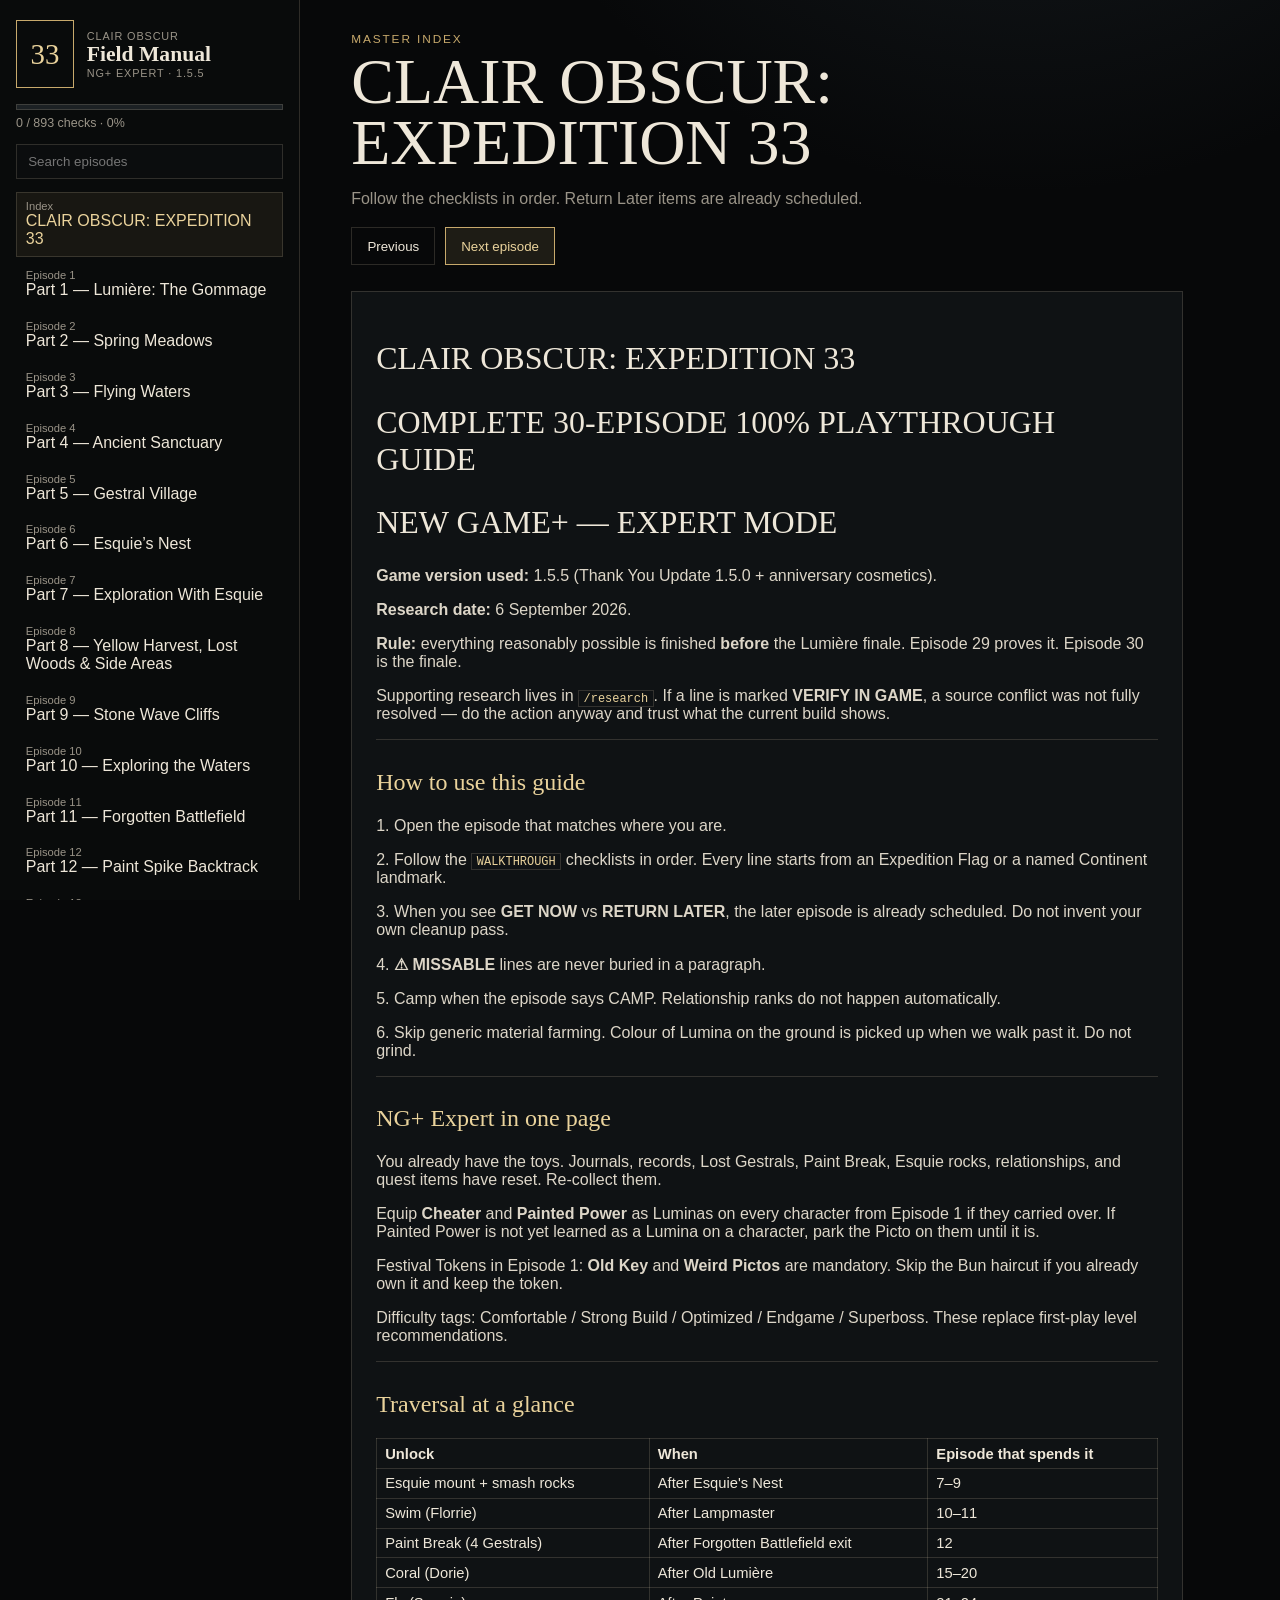
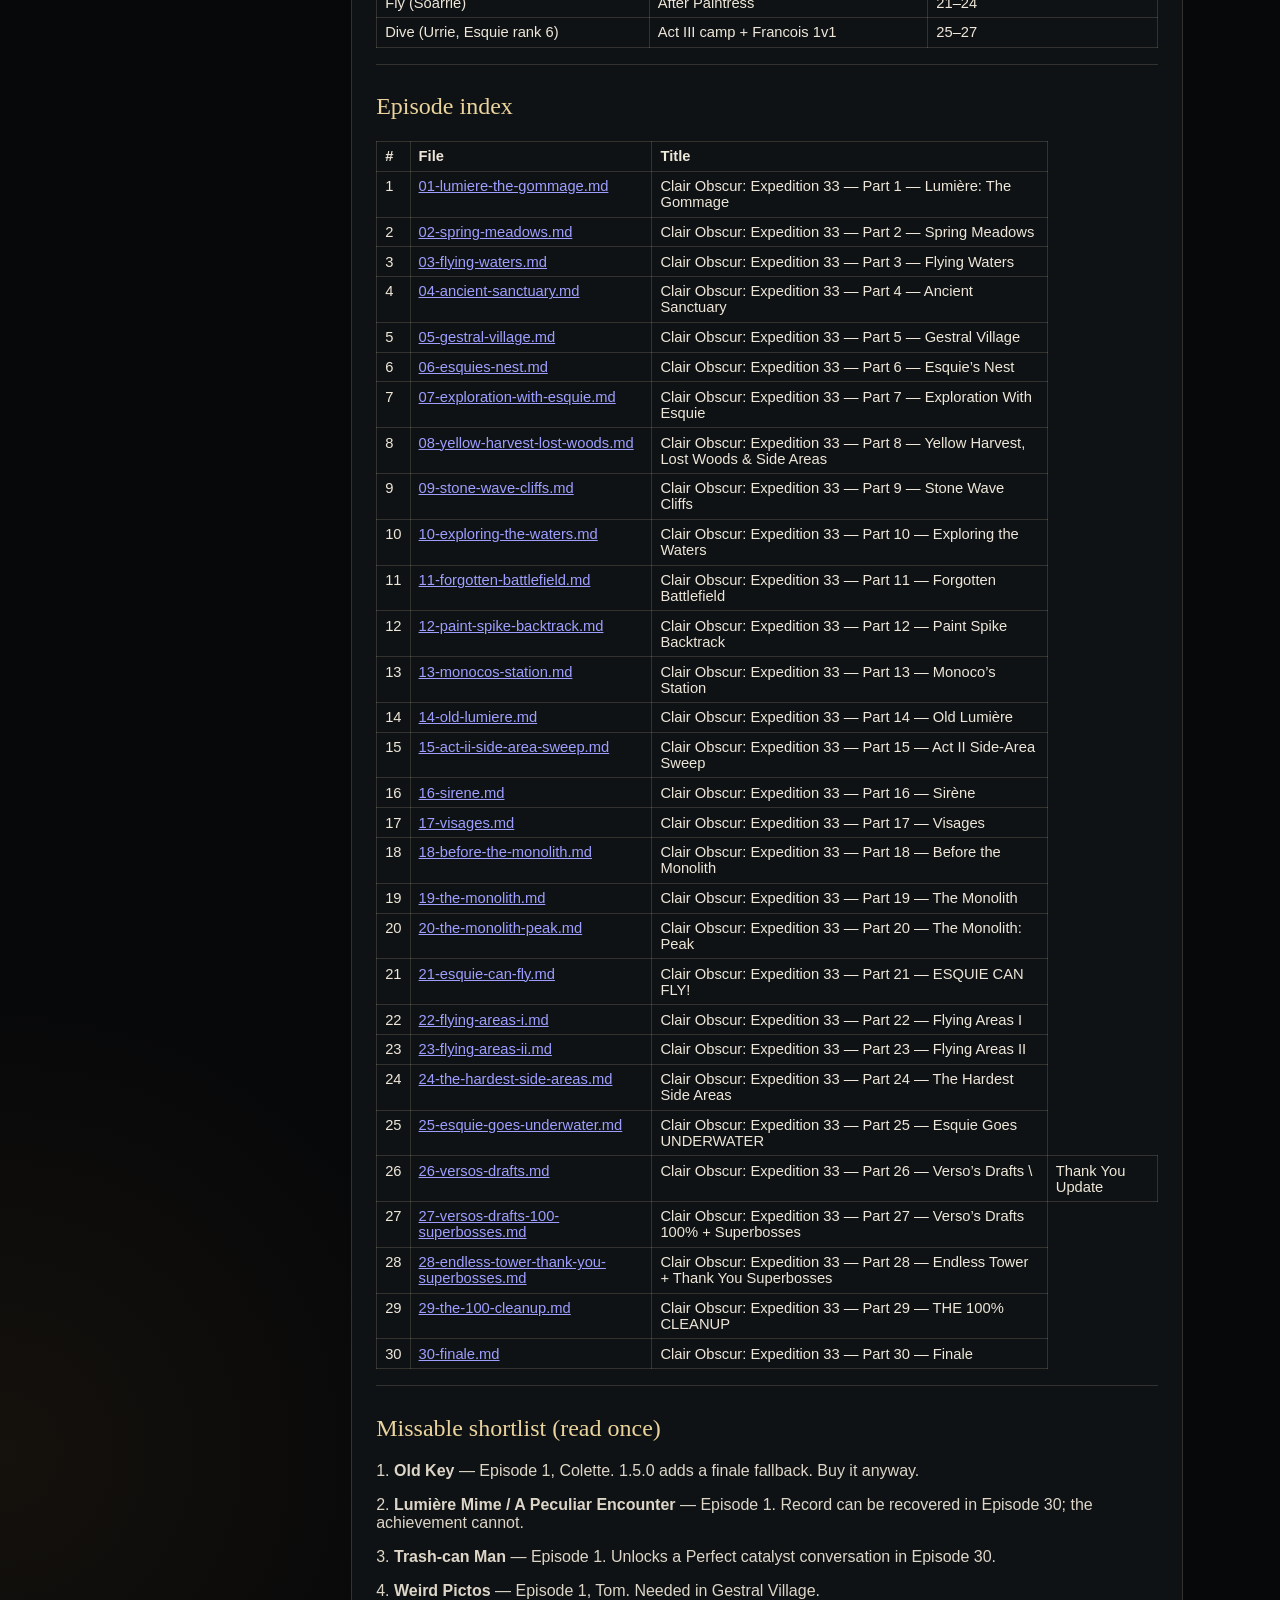
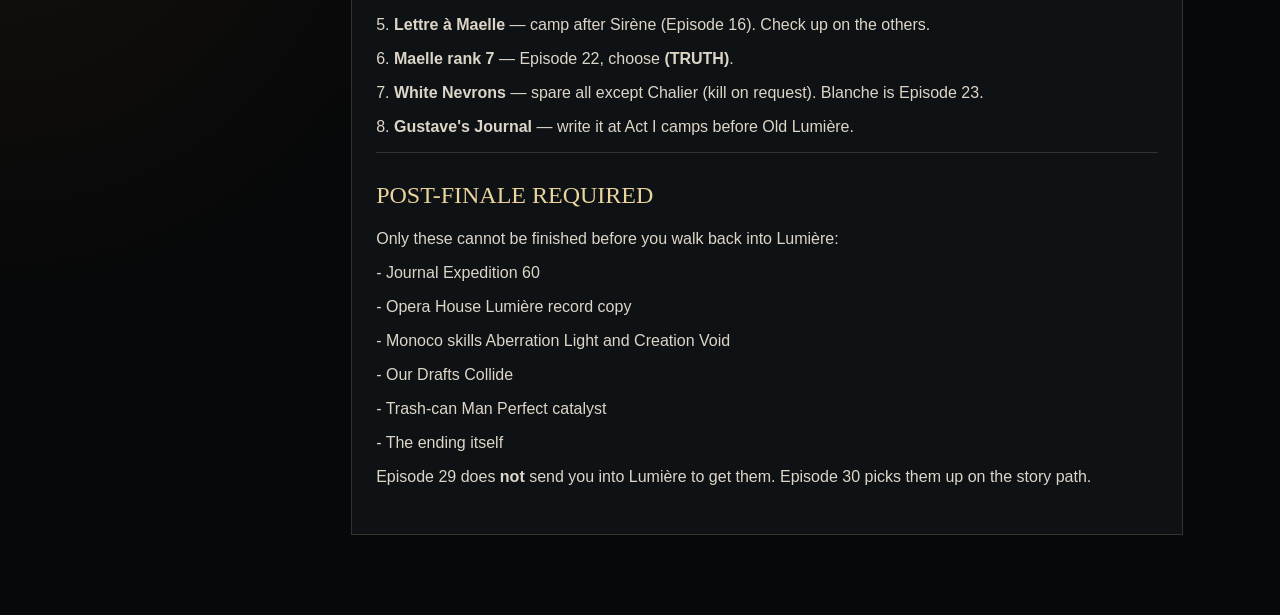
==== ui/index.html @ 3edfe80b "Publish the NG+ Expert 30-episode Expedition 33 field manual. Co-authored-by: Cursor <cursoragent@cu" ====
<!doctype html>
<html lang="en">
  <head>
    <meta charset="UTF-8" />
    <meta name="viewport" content="width=device-width, initial-scale=1" />
    <title>Expedition 33 — NG+ Expert Field Manual</title>
    <link rel="stylesheet" href="./app.css" />
  </head>
  <body>
    <div class="app">
      <aside class="rail">
        <div class="brand">
          <div class="mark">33</div>
          <div>
            <small>Clair Obscur</small>
            <strong>Field Manual</strong>
            <small>NG+ Expert · 1.5.5</small>
          </div>
        </div>
        <div class="meter" id="meter"><span></span></div>
        <p class="meter-label" id="meter-label">0 / 0 checks</p>
        <input class="search" id="search" type="search" placeholder="Search episodes" />
        <nav class="toc" id="toc"></nav>
      </aside>
      <main class="stage">
        <header class="stage-head">
          <p class="eyebrow" id="eyebrow">Episode</p>
          <h1 id="title">Loading the route…</h1>
          <p class="lede" id="lede">
            Everything reasonably possible before Lumière. Episode 29 is the audit.
            Episode 30 is the finale.
          </p>
          <div class="stage-actions">
            <button type="button" id="prev">Previous</button>
            <button type="button" id="next" class="primary">Next episode</button>
          </div>
        </header>
        <article class="paper" id="paper"></article>
      </main>
    </div>
    <script src="./episodes.js"></script>
    <script src="./app.js"></script>
  </body>
</html>
---- ui/app.css ----
:root {
  color-scheme: dark;
  --ink: #eee7d9;
  --muted: #9a9488;
  --void: #070809;
  --panel: #101416;
  --gold: #c7a96c;
  --gold-bright: #ead39c;
  --line: rgba(232, 216, 184, 0.16);
  --red: #c46a55;
  --green: #8eae86;
  --serif: "Iowan Old Style", "Palatino Linotype", Georgia, serif;
  --sans: "Segoe UI", "Helvetica Neue", Arial, sans-serif;
}

* { box-sizing: border-box; }

html, body {
  margin: 0;
  min-height: 100%;
  background:
    radial-gradient(circle at 80% -10%, rgba(70, 90, 104, 0.28), transparent 36rem),
    radial-gradient(circle at 0% 80%, rgba(120, 84, 40, 0.12), transparent 28rem),
    var(--void);
  color: var(--ink);
  font-family: var(--sans);
}

.app {
  display: grid;
  min-height: 100vh;
  grid-template-columns: 300px minmax(0, 1fr);
}

.rail {
  position: sticky;
  top: 0;
  height: 100vh;
  overflow: auto;
  padding: 1.25rem 1rem 2rem;
  border-right: 1px solid var(--line);
  background: rgba(10, 12, 13, 0.92);
}

.brand {
  display: grid;
  grid-template-columns: 58px 1fr;
  gap: 0.8rem;
  align-items: center;
  margin-bottom: 1rem;
}

.mark {
  display: grid;
  width: 58px;
  height: 68px;
  place-items: center;
  border: 1px solid var(--gold);
  color: var(--gold-bright);
  font: 400 1.8rem/1 var(--serif);
}

.brand small, .brand strong { display: block; }
.brand small { color: var(--muted); letter-spacing: 0.08em; text-transform: uppercase; font-size: 0.68rem; }
.brand strong { font-family: var(--serif); font-size: 1.35rem; }

.meter {
  height: 6px;
  margin: 0.8rem 0 0.35rem;
  background: #1c2124;
  border: 1px solid var(--line);
}

.meter span {
  display: block;
  height: 100%;
  width: 0;
  background: var(--gold);
}

.meter-label {
  margin: 0 0 0.9rem;
  color: var(--muted);
  font-size: 0.78rem;
}

.search {
  width: 100%;
  margin-bottom: 0.85rem;
  padding: 0.55rem 0.7rem;
  border: 1px solid var(--line);
  background: #0b0d0e;
  color: var(--ink);
}

.toc { display: grid; gap: 0.28rem; }

.toc a {
  display: block;
  padding: 0.45rem 0.55rem;
  border: 1px solid transparent;
  color: var(--ink);
  text-decoration: none;
}

.toc a small {
  display: block;
  color: var(--muted);
  font-size: 0.7rem;
}

.toc a.active, .toc a:hover {
  border-color: var(--line);
  background: rgba(199, 169, 108, 0.08);
  color: var(--gold-bright);
}

.stage { padding: 2rem clamp(1.2rem, 4vw, 3.5rem) 5rem; }

.eyebrow {
  margin: 0 0 0.4rem;
  color: var(--gold);
  letter-spacing: 0.16em;
  text-transform: uppercase;
  font-size: 0.74rem;
}

.stage-head h1 {
  margin: 0 0 0.7rem;
  font-family: var(--serif);
  font-size: clamp(2rem, 5vw, 4rem);
  font-weight: 400;
  line-height: 0.95;
}

.lede { max-width: 46rem; color: var(--muted); }

.stage-actions { display: flex; gap: 0.6rem; margin: 1.2rem 0 1.6rem; }

button {
  padding: 0.65rem 0.95rem;
  border: 1px solid var(--line);
  background: transparent;
  color: var(--ink);
  cursor: pointer;
}

button.primary {
  border-color: var(--gold);
  background: rgba(199, 169, 108, 0.12);
  color: var(--gold-bright);
}

.paper {
  max-width: 52rem;
  padding: 1.4rem 1.5rem 2rem;
  border: 1px solid var(--line);
  background: rgba(16, 20, 22, 0.88);
}

.paper h1, .paper h2, .paper h3, .paper h4 {
  font-family: var(--serif);
  font-weight: 400;
  line-height: 1.15;
}

.paper h1 { font-size: 2rem; }
.paper h2 { margin-top: 1.8rem; color: var(--gold-bright); }
.paper h3 { margin-top: 1.2rem; }
.paper p, .paper li { color: #ddd6c8; }
.paper hr { border: 0; border-top: 1px solid var(--line); }
.paper code {
  padding: 0.05rem 0.28rem;
  border: 1px solid var(--line);
  color: var(--gold-bright);
  font-size: 0.92em;
}
.paper table { width: 100%; border-collapse: collapse; margin: 1rem 0; font-size: 0.92rem; }
.paper th, .paper td { padding: 0.4rem 0.5rem; border: 1px solid var(--line); text-align: left; vertical-align: top; }
.paper .miss {
  margin: 1rem 0;
  padding: 0.8rem 1rem;
  border-left: 3px solid var(--red);
  background: rgba(196, 106, 85, 0.08);
}
.paper label.check {
  display: flex;
  gap: 0.55rem;
  align-items: flex-start;
  margin: 0.35rem 0;
  cursor: pointer;
}
.paper label.check input { margin-top: 0.28rem; accent-color: var(--gold); }
.paper label.check.done span { color: var(--green); text-decoration: line-through; }

@media (max-width: 860px) {
  .app { grid-template-columns: 1fr; }
  .rail { position: relative; height: auto; }
}
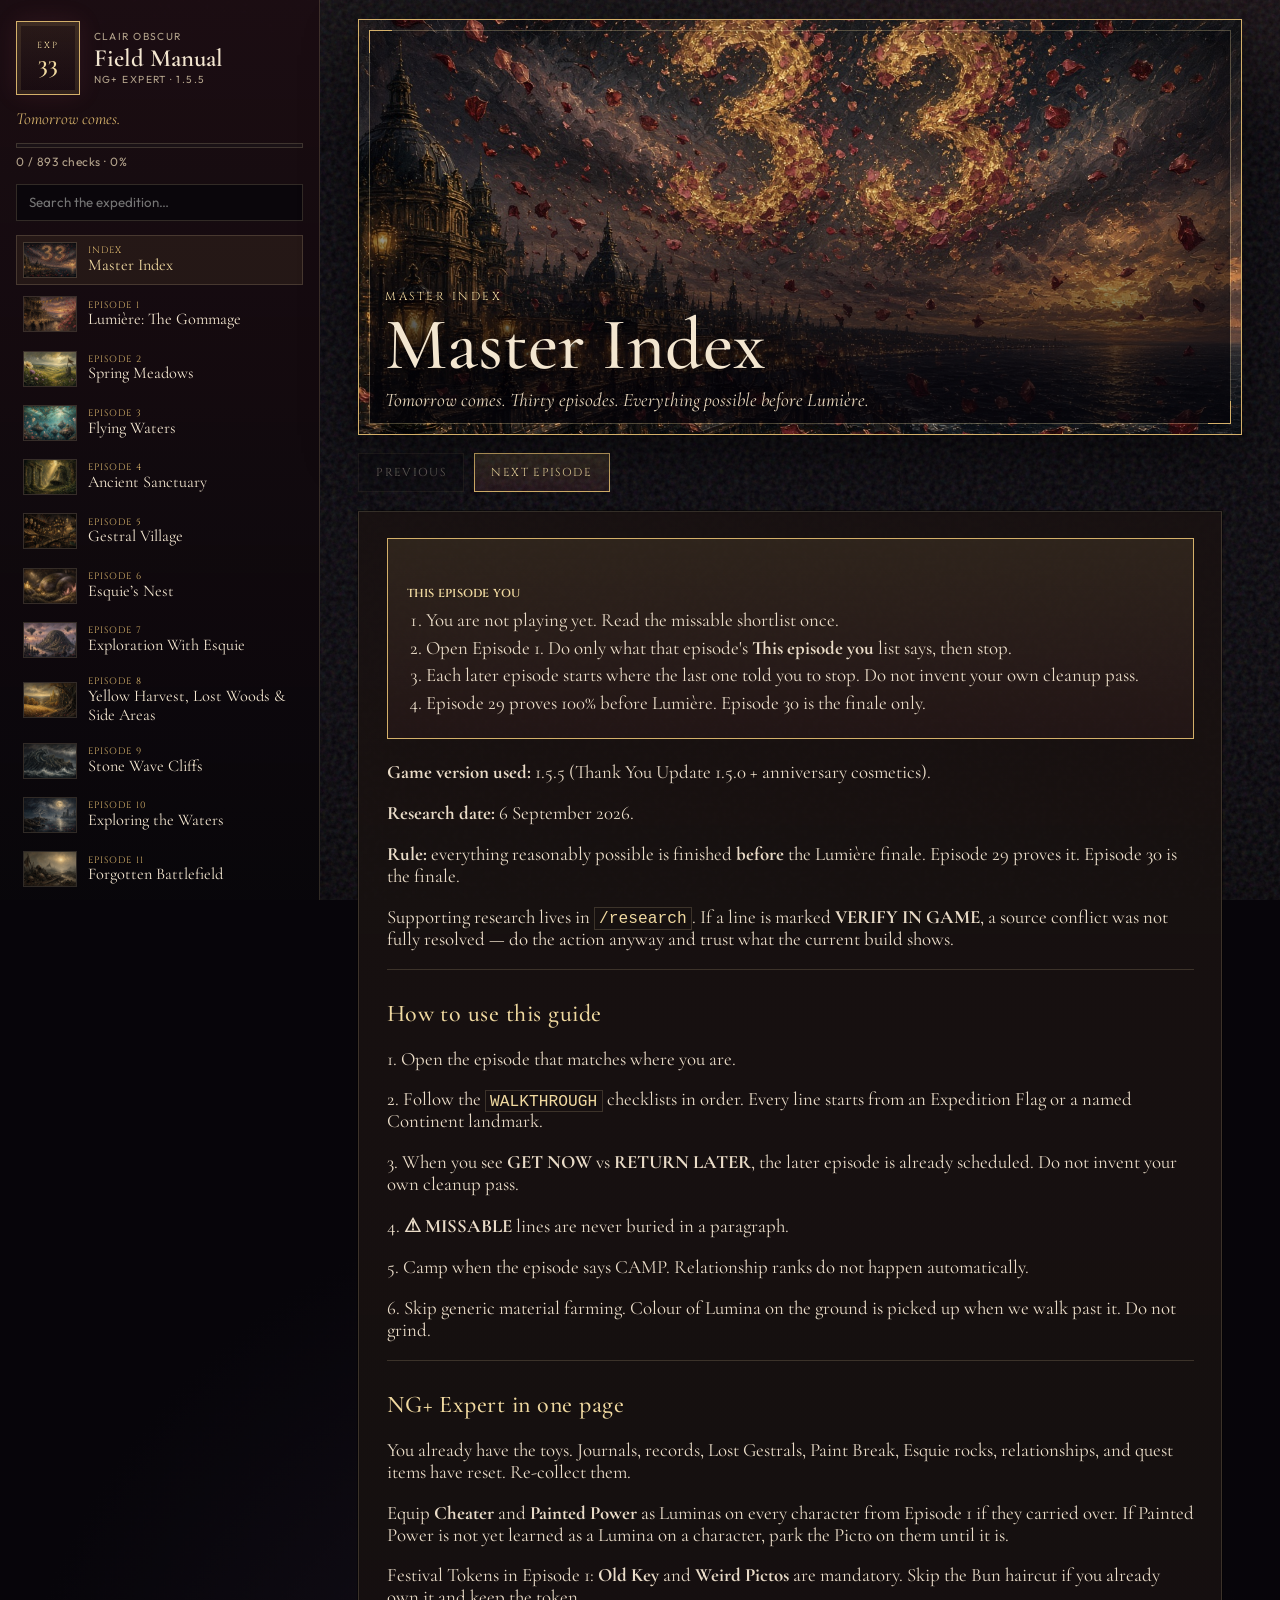
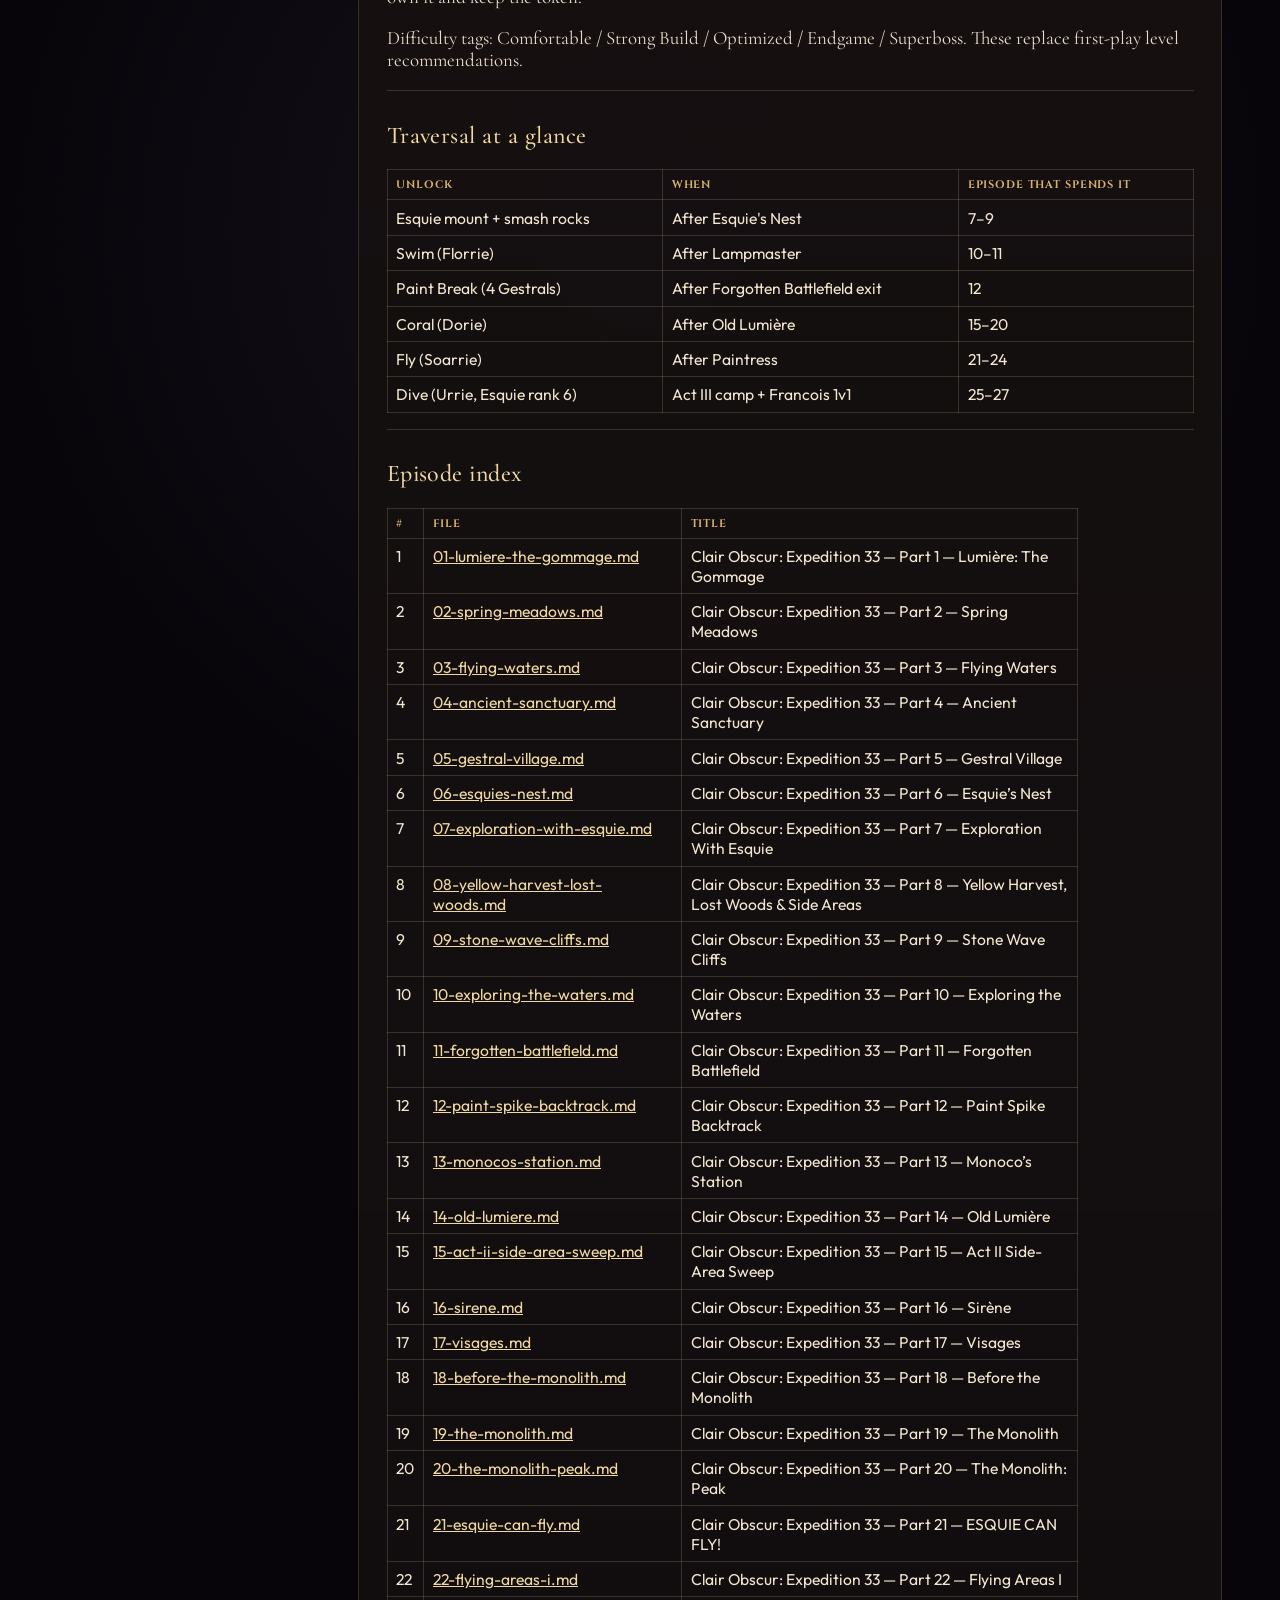
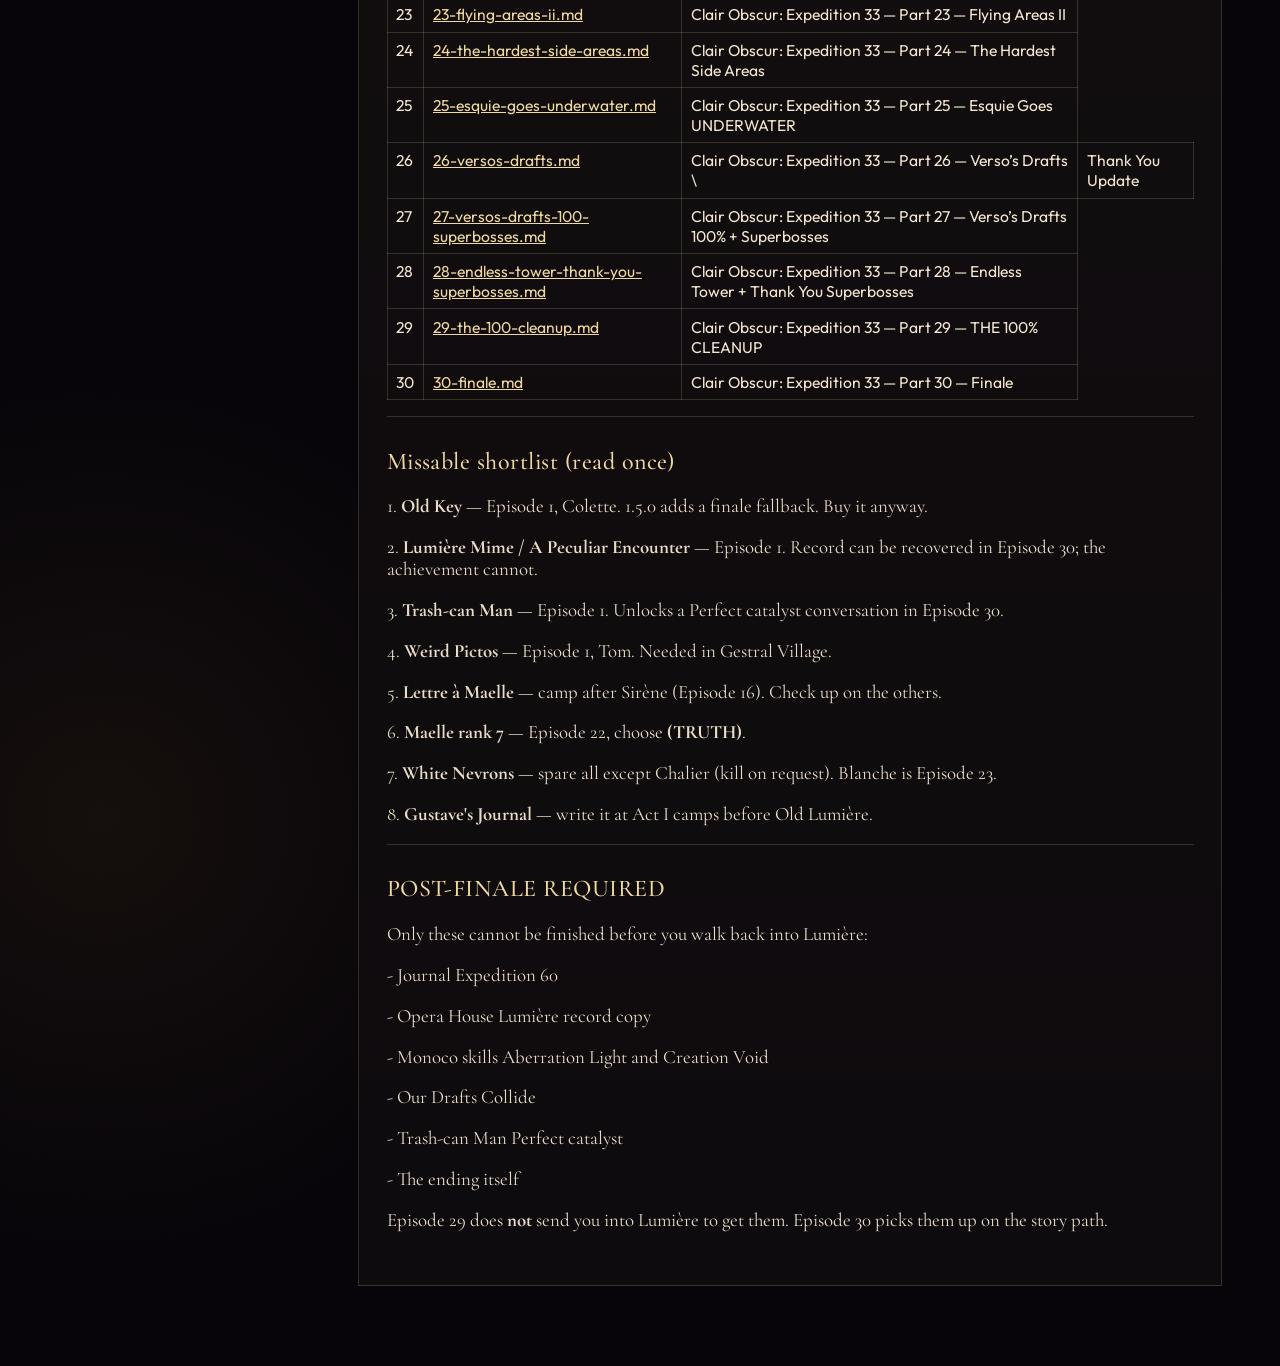
==== commit 8f5c3561: "Give the field manual Clair Obscur art, episode paintings, and a play-along session for each page. C" ====
--- a/ui/index.html
+++ b/ui/index.html
@@ -4,37 +4,56 @@
     <meta charset="UTF-8" />
     <meta name="viewport" content="width=device-width, initial-scale=1" />
     <title>Expedition 33 — NG+ Expert Field Manual</title>
+    <link rel="preconnect" href="https://fonts.googleapis.com" />
+    <link rel="preconnect" href="https://fonts.gstatic.com" crossorigin />
+    <link
+      href="https://fonts.googleapis.com/css2?family=Cinzel:wght@400;600;700&family=Cormorant+Garamond:ital,wght@0,400;0,500;0,600;0,700;1,400;1,600&family=Outfit:wght@300;400;500&display=swap"
+      rel="stylesheet"
+    />
     <link rel="stylesheet" href="./app.css" />
   </head>
   <body>
+    <div class="grain" aria-hidden="true"></div>
+    <div class="petals" aria-hidden="true">
+      <i></i><i></i><i></i><i></i><i></i><i></i><i></i><i></i><i></i><i></i>
+      <i></i><i></i><i></i><i></i><i></i><i></i><i></i><i></i>
+    </div>
     <div class="app">
       <aside class="rail">
         <div class="brand">
-          <div class="mark">33</div>
+          <div class="mark">
+            <span>EXP</span>
+            <strong>33</strong>
+          </div>
           <div>
             <small>Clair Obscur</small>
             <strong>Field Manual</strong>
             <small>NG+ Expert · 1.5.5</small>
           </div>
         </div>
+        <p class="brand-line">Tomorrow comes.</p>
         <div class="meter" id="meter"><span></span></div>
         <p class="meter-label" id="meter-label">0 / 0 checks</p>
-        <input class="search" id="search" type="search" placeholder="Search episodes" />
+        <input class="search" id="search" type="search" placeholder="Search the expedition…" />
         <nav class="toc" id="toc"></nav>
       </aside>
       <main class="stage">
-        <header class="stage-head">
-          <p class="eyebrow" id="eyebrow">Episode</p>
-          <h1 id="title">Loading the route…</h1>
-          <p class="lede" id="lede">
-            Everything reasonably possible before Lumière. Episode 29 is the audit.
-            Episode 30 is the finale.
-          </p>
-          <div class="stage-actions">
-            <button type="button" id="prev">Previous</button>
-            <button type="button" id="next" class="primary">Next episode</button>
-          </div>
-        </header>
+        <figure class="hero" id="hero">
+          <img id="hero-img" alt="" />
+          <div class="hero-frame" aria-hidden="true"></div>
+          <figcaption class="hero-copy">
+            <p class="eyebrow" id="eyebrow">Episode</p>
+            <h1 id="title">Loading the route…</h1>
+            <p class="lede" id="lede">
+              Everything reasonably possible before Lumière. Episode 29 is the audit.
+              Episode 30 is the finale.
+            </p>
+          </figcaption>
+        </figure>
+        <div class="stage-actions">
+          <button type="button" id="prev">Previous</button>
+          <button type="button" id="next" class="primary">Next episode</button>
+        </div>
         <article class="paper" id="paper"></article>
       </main>
     </div>
--- a/ui/app.css
+++ b/ui/app.css
@@ -1,16 +1,18 @@
 :root {
   color-scheme: dark;
-  --ink: #eee7d9;
-  --muted: #9a9488;
-  --void: #070809;
-  --panel: #101416;
-  --gold: #c7a96c;
-  --gold-bright: #ead39c;
-  --line: rgba(232, 216, 184, 0.16);
-  --red: #c46a55;
-  --green: #8eae86;
-  --serif: "Iowan Old Style", "Palatino Linotype", Georgia, serif;
-  --sans: "Segoe UI", "Helvetica Neue", Arial, sans-serif;
+  --ink: #f3e6d0;
+  --muted: #b4a48c;
+  --void: #07050a;
+  --panel: #100c10;
+  --gold: #d4b06a;
+  --gold-bright: #f0d9a0;
+  --petal: #c45b6a;
+  --line: rgba(232, 208, 160, 0.18);
+  --red: #c45b6a;
+  --green: #9bb58a;
+  --display: "Cinzel", "Palatino Linotype", serif;
+  --serif: "Cormorant Garamond", "Iowan Old Style", Georgia, serif;
+  --sans: "Outfit", "Segoe UI", "Helvetica Neue", Arial, sans-serif;
 }
 
 * { box-sizing: border-box; }
@@ -19,17 +21,82 @@
   margin: 0;
   min-height: 100%;
   background:
-    radial-gradient(circle at 80% -10%, rgba(70, 90, 104, 0.28), transparent 36rem),
-    radial-gradient(circle at 0% 80%, rgba(120, 84, 40, 0.12), transparent 28rem),
+    radial-gradient(circle at 82% -8%, rgba(140, 52, 68, 0.22), transparent 34rem),
+    radial-gradient(circle at 8% 88%, rgba(80, 54, 24, 0.2), transparent 28rem),
+    radial-gradient(circle at 50% 40%, rgba(36, 28, 44, 0.55), transparent 40rem),
     var(--void);
   color: var(--ink);
   font-family: var(--sans);
 }
 
+body::before {
+  content: "";
+  position: fixed;
+  inset: 0;
+  pointer-events: none;
+  background:
+    linear-gradient(180deg, rgba(255, 220, 170, 0.03), transparent 18%, transparent 82%, rgba(0, 0, 0, 0.28));
+  z-index: 3;
+}
+
+.grain {
+  position: fixed;
+  inset: 0;
+  pointer-events: none;
+  opacity: 0.14;
+  z-index: 4;
+  background-image: url("data:image/svg+xml,%3Csvg viewBox='0 0 200 200' xmlns='http://www.w3.org/2000/svg'%3E%3Cfilter id='n'%3E%3CfeTurbulence type='fractalNoise' baseFrequency='.85' numOctaves='4' stitchTiles='stitch'/%3E%3C/filter%3E%3Crect width='100%25' height='100%25' filter='url(%23n)'/%3E%3C/svg%3E");
+}
+
+.petals {
+  position: fixed;
+  inset: 0;
+  overflow: hidden;
+  pointer-events: none;
+  z-index: 2;
+}
+
+.petals i {
+  position: absolute;
+  top: -8%;
+  width: 10px;
+  height: 14px;
+  border-radius: 70% 10% 70% 10%;
+  background: radial-gradient(circle at 30% 30%, #f2b7bc, #9a3044 68%, #4a1420);
+  opacity: 0.38;
+  animation: fall 18s linear infinite;
+}
+
+.petals i:nth-child(1) { left: 8%; animation-duration: 16s; animation-delay: -2s; }
+.petals i:nth-child(2) { left: 16%; width: 7px; height: 10px; animation-duration: 21s; animation-delay: -7s; }
+.petals i:nth-child(3) { left: 24%; animation-duration: 19s; animation-delay: -11s; }
+.petals i:nth-child(4) { left: 33%; width: 8px; height: 11px; animation-duration: 23s; animation-delay: -4s; }
+.petals i:nth-child(5) { left: 41%; animation-duration: 17s; animation-delay: -9s; }
+.petals i:nth-child(6) { left: 49%; width: 6px; height: 9px; animation-duration: 25s; animation-delay: -1s; }
+.petals i:nth-child(7) { left: 57%; animation-duration: 20s; animation-delay: -14s; }
+.petals i:nth-child(8) { left: 64%; width: 9px; height: 12px; animation-duration: 18s; animation-delay: -6s; }
+.petals i:nth-child(9) { left: 72%; animation-duration: 22s; animation-delay: -12s; }
+.petals i:nth-child(10) { left: 79%; width: 7px; height: 10px; animation-duration: 16s; animation-delay: -3s; }
+.petals i:nth-child(11) { left: 86%; animation-duration: 24s; animation-delay: -8s; }
+.petals i:nth-child(12) { left: 93%; width: 8px; height: 11px; animation-duration: 19s; animation-delay: -15s; }
+.petals i:nth-child(13) { left: 12%; animation-duration: 26s; animation-delay: -18s; }
+.petals i:nth-child(14) { left: 38%; width: 6px; height: 8px; animation-duration: 15s; animation-delay: -5s; }
+.petals i:nth-child(15) { left: 54%; animation-duration: 27s; animation-delay: -10s; }
+.petals i:nth-child(16) { left: 68%; width: 7px; height: 10px; animation-duration: 21s; animation-delay: -16s; }
+.petals i:nth-child(17) { left: 81%; animation-duration: 18s; animation-delay: -13s; }
+.petals i:nth-child(18) { left: 4%; width: 9px; height: 12px; animation-duration: 23s; animation-delay: -19s; }
+
+@keyframes fall {
+  0% { transform: translate3d(0, -10vh, 0) rotate(0deg); }
+  100% { transform: translate3d(40px, 120vh, 0) rotate(360deg); }
+}
+
 .app {
+  position: relative;
+  z-index: 5;
   display: grid;
   min-height: 100vh;
-  grid-template-columns: 300px minmax(0, 1fr);
+  grid-template-columns: 320px minmax(0, 1fr);
 }
 
 .rail {
@@ -37,37 +104,70 @@
   top: 0;
   height: 100vh;
   overflow: auto;
-  padding: 1.25rem 1rem 2rem;
+  padding: 1.3rem 1rem 2rem;
   border-right: 1px solid var(--line);
-  background: rgba(10, 12, 13, 0.92);
+  background:
+    linear-gradient(180deg, rgba(42, 18, 24, 0.55), rgba(8, 6, 10, 0.92)),
+    rgba(10, 8, 12, 0.94);
 }
 
 .brand {
   display: grid;
-  grid-template-columns: 58px 1fr;
-  gap: 0.8rem;
+  grid-template-columns: 64px 1fr;
+  gap: 0.85rem;
   align-items: center;
-  margin-bottom: 1rem;
 }
 
 .mark {
   display: grid;
-  width: 58px;
-  height: 68px;
+  width: 64px;
+  height: 74px;
   place-items: center;
+  align-content: center;
   border: 1px solid var(--gold);
-  color: var(--gold-bright);
-  font: 400 1.8rem/1 var(--serif);
+  box-shadow: inset 0 0 0 4px rgba(212, 176, 106, 0.12), 0 0 24px rgba(196, 91, 106, 0.12);
+  background: linear-gradient(180deg, rgba(212, 176, 106, 0.08), transparent);
+  color: var(--gold-bright);
+}
+
+.mark span {
+  font-family: var(--display);
+  font-size: 0.55rem;
+  letter-spacing: 0.22em;
+}
+
+.mark strong {
+  font-family: var(--display);
+  font-size: 1.7rem;
+  font-weight: 600;
+  line-height: 1;
 }
 
 .brand small, .brand strong { display: block; }
-.brand small { color: var(--muted); letter-spacing: 0.08em; text-transform: uppercase; font-size: 0.68rem; }
-.brand strong { font-family: var(--serif); font-size: 1.35rem; }
+.brand small {
+  color: var(--muted);
+  letter-spacing: 0.14em;
+  text-transform: uppercase;
+  font-size: 0.64rem;
+}
+.brand > div > strong {
+  font-family: var(--serif);
+  font-size: 1.55rem;
+  font-weight: 600;
+}
+
+.brand-line {
+  margin: 0.85rem 0 0;
+  color: var(--gold);
+  font-family: var(--serif);
+  font-style: italic;
+  font-size: 1.05rem;
+}
 
 .meter {
-  height: 6px;
-  margin: 0.8rem 0 0.35rem;
-  background: #1c2124;
+  height: 5px;
+  margin: 0.85rem 0 0.4rem;
+  background: #1a1216;
   border: 1px solid var(--line);
 }
 
@@ -75,125 +175,292 @@
   display: block;
   height: 100%;
   width: 0;
-  background: var(--gold);
+  background: linear-gradient(90deg, var(--petal), var(--gold));
 }
 
 .meter-label {
   margin: 0 0 0.9rem;
   color: var(--muted);
-  font-size: 0.78rem;
+  font-size: 0.75rem;
+  letter-spacing: 0.04em;
 }
 
 .search {
   width: 100%;
-  margin-bottom: 0.85rem;
-  padding: 0.55rem 0.7rem;
-  border: 1px solid var(--line);
-  background: #0b0d0e;
+  margin-bottom: 0.9rem;
+  padding: 0.6rem 0.75rem;
+  border: 1px solid var(--line);
+  background: rgba(8, 6, 10, 0.8);
   color: var(--ink);
-}
-
-.toc { display: grid; gap: 0.28rem; }
+  font-family: var(--sans);
+}
+
+.search:focus {
+  outline: none;
+  border-color: var(--gold);
+}
+
+.toc { display: grid; gap: 0.32rem; }
 
 .toc a {
-  display: block;
-  padding: 0.45rem 0.55rem;
+  display: grid;
+  grid-template-columns: 54px 1fr;
+  gap: 0.65rem;
+  align-items: center;
+  padding: 0.35rem 0.4rem;
   border: 1px solid transparent;
   color: var(--ink);
   text-decoration: none;
 }
 
+.toc a img {
+  width: 54px;
+  height: 36px;
+  object-fit: cover;
+  border: 1px solid var(--line);
+  filter: saturate(0.85);
+}
+
 .toc a small {
   display: block;
-  color: var(--muted);
-  font-size: 0.7rem;
+  color: var(--gold);
+  font-family: var(--display);
+  font-size: 0.58rem;
+  letter-spacing: 0.12em;
+  text-transform: uppercase;
+}
+
+.toc a span {
+  display: block;
+  font-family: var(--serif);
+  font-size: 1.02rem;
+  line-height: 1.15;
 }
 
 .toc a.active, .toc a:hover {
   border-color: var(--line);
-  background: rgba(199, 169, 108, 0.08);
-  color: var(--gold-bright);
-}
-
-.stage { padding: 2rem clamp(1.2rem, 4vw, 3.5rem) 5rem; }
+  background: rgba(212, 176, 106, 0.08);
+  color: var(--gold-bright);
+}
+
+.stage {
+  padding: 1.2rem clamp(1rem, 3vw, 2.6rem) 5rem;
+}
+
+.hero {
+  position: relative;
+  margin: 0 0 1.1rem;
+  min-height: clamp(280px, 46vh, 520px);
+  overflow: hidden;
+  border: 1px solid var(--gold);
+  box-shadow:
+    inset 0 0 0 8px rgba(8, 6, 10, 0.35),
+    0 18px 50px rgba(0, 0, 0, 0.45);
+  background: #120c10;
+}
+
+.hero img {
+  position: absolute;
+  inset: 0;
+  width: 100%;
+  height: 100%;
+  object-fit: cover;
+}
+
+.hero-frame {
+  position: absolute;
+  inset: 10px;
+  border: 1px solid rgba(240, 217, 160, 0.28);
+  pointer-events: none;
+  box-shadow: inset 0 -140px 120px rgba(7, 5, 10, 0.78);
+}
+
+.hero-frame::before,
+.hero-frame::after {
+  content: "";
+  position: absolute;
+  width: 22px;
+  height: 22px;
+  border: 1px solid var(--gold);
+}
+
+.hero-frame::before { top: -1px; left: -1px; border-right: 0; border-bottom: 0; }
+.hero-frame::after { right: -1px; bottom: -1px; border-left: 0; border-top: 0; }
+
+.hero-copy {
+  position: relative;
+  z-index: 1;
+  display: flex;
+  flex-direction: column;
+  justify-content: flex-end;
+  min-height: inherit;
+  padding: 2.2rem 1.6rem 1.4rem;
+}
 
 .eyebrow {
-  margin: 0 0 0.4rem;
-  color: var(--gold);
-  letter-spacing: 0.16em;
-  text-transform: uppercase;
-  font-size: 0.74rem;
-}
-
-.stage-head h1 {
-  margin: 0 0 0.7rem;
-  font-family: var(--serif);
-  font-size: clamp(2rem, 5vw, 4rem);
-  font-weight: 400;
-  line-height: 0.95;
-}
-
-.lede { max-width: 46rem; color: var(--muted); }
-
-.stage-actions { display: flex; gap: 0.6rem; margin: 1.2rem 0 1.6rem; }
+  margin: 0 0 0.45rem;
+  color: var(--gold-bright);
+  letter-spacing: 0.22em;
+  text-transform: uppercase;
+  font-family: var(--display);
+  font-size: 0.72rem;
+}
+
+.hero-copy h1 {
+  margin: 0 0 0.55rem;
+  max-width: 18ch;
+  font-family: var(--serif);
+  font-size: clamp(2.3rem, 6vw, 4.6rem);
+  font-weight: 500;
+  line-height: 0.92;
+  text-shadow: 0 8px 30px rgba(0, 0, 0, 0.65);
+}
+
+.lede {
+  max-width: 38rem;
+  margin: 0;
+  color: #e8d8be;
+  font-family: var(--serif);
+  font-size: 1.2rem;
+  font-style: italic;
+}
+
+.stage-actions { display: flex; gap: 0.6rem; margin: 0 0 1.2rem; }
 
 button {
-  padding: 0.65rem 0.95rem;
-  border: 1px solid var(--line);
-  background: transparent;
+  padding: 0.7rem 1.05rem;
+  border: 1px solid var(--line);
+  background: rgba(12, 10, 14, 0.7);
   color: var(--ink);
+  font-family: var(--display);
+  font-size: 0.72rem;
+  letter-spacing: 0.12em;
+  text-transform: uppercase;
   cursor: pointer;
 }
 
 button.primary {
   border-color: var(--gold);
-  background: rgba(199, 169, 108, 0.12);
-  color: var(--gold-bright);
-}
+  background: linear-gradient(180deg, rgba(212, 176, 106, 0.18), rgba(196, 91, 106, 0.12));
+  color: var(--gold-bright);
+}
+
+button:disabled { opacity: 0.35; cursor: not-allowed; }
 
 .paper {
-  max-width: 52rem;
-  padding: 1.4rem 1.5rem 2rem;
-  border: 1px solid var(--line);
-  background: rgba(16, 20, 22, 0.88);
+  max-width: 54rem;
+  padding: 1.6rem 1.7rem 2.2rem;
+  border: 1px solid var(--line);
+  background:
+    linear-gradient(180deg, rgba(42, 28, 24, 0.35), rgba(14, 11, 14, 0.92)),
+    rgba(16, 12, 14, 0.92);
+  box-shadow: 0 0 0 1px rgba(0, 0, 0, 0.4);
 }
 
 .paper h1, .paper h2, .paper h3, .paper h4 {
   font-family: var(--serif);
-  font-weight: 400;
+  font-weight: 500;
   line-height: 1.15;
 }
 
-.paper h1 { font-size: 2rem; }
-.paper h2 { margin-top: 1.8rem; color: var(--gold-bright); }
-.paper h3 { margin-top: 1.2rem; }
-.paper p, .paper li { color: #ddd6c8; }
+.paper h1 { font-size: 2.1rem; }
+
+.session {
+  margin: 0 0 1.4rem;
+  padding: 1.1rem 1.2rem 1.15rem;
+  border: 1px solid var(--gold);
+  background: linear-gradient(180deg, rgba(212, 176, 106, 0.12), rgba(196, 91, 106, 0.06));
+}
+
+.session h2 {
+  margin: 0 0 0.55rem;
+  color: var(--gold-bright);
+  font-family: var(--display);
+  font-size: 0.72rem;
+  font-weight: 600;
+  letter-spacing: 0.18em;
+  text-transform: uppercase;
+}
+
+.session-list {
+  margin: 0;
+  padding-left: 1.2rem;
+}
+
+.session-list li {
+  margin: 0.35rem 0;
+  color: var(--ink);
+  font-family: var(--serif);
+  font-size: 1.2rem;
+}
+
+.paper h1.flag,
+.paper h3.flag {
+  margin-top: 1.6rem;
+  color: var(--gold);
+  font-family: var(--display);
+  font-size: 0.78rem;
+  letter-spacing: 0.1em;
+  text-transform: uppercase;
+}
+
+.paper h1.card-title,
+.paper h2.card-title,
+.paper h3.card-title {
+  margin: 1rem 0 0.35rem;
+  padding: 0.45rem 0.65rem;
+  border-left: 2px solid var(--line);
+  background: rgba(8, 6, 10, 0.35);
+  color: var(--gold-bright);
+  font-family: var(--serif);
+  font-size: 1.15rem;
+  font-style: italic;
+}
+.paper h2 {
+  margin-top: 1.9rem;
+  color: var(--gold-bright);
+  letter-spacing: 0.02em;
+}
+.paper h3 { margin-top: 1.25rem; font-style: italic; }
+.paper p, .paper li { color: #eadcc8; font-family: var(--serif); font-size: 1.18rem; }
 .paper hr { border: 0; border-top: 1px solid var(--line); }
+.paper a { color: var(--gold-bright); }
 .paper code {
   padding: 0.05rem 0.28rem;
   border: 1px solid var(--line);
   color: var(--gold-bright);
-  font-size: 0.92em;
-}
-.paper table { width: 100%; border-collapse: collapse; margin: 1rem 0; font-size: 0.92rem; }
-.paper th, .paper td { padding: 0.4rem 0.5rem; border: 1px solid var(--line); text-align: left; vertical-align: top; }
+  font-size: 0.86em;
+}
+.paper table { width: 100%; border-collapse: collapse; margin: 1rem 0; font-size: 0.98rem; }
+.paper th, .paper td { padding: 0.45rem 0.55rem; border: 1px solid var(--line); text-align: left; vertical-align: top; }
+.paper th {
+  color: var(--gold);
+  font-family: var(--display);
+  font-size: 0.68rem;
+  letter-spacing: 0.08em;
+  text-transform: uppercase;
+}
 .paper .miss {
   margin: 1rem 0;
-  padding: 0.8rem 1rem;
-  border-left: 3px solid var(--red);
-  background: rgba(196, 106, 85, 0.08);
+  padding: 0.85rem 1rem;
+  border-left: 3px solid var(--petal);
+  background: rgba(196, 91, 106, 0.1);
+  font-family: var(--serif);
 }
 .paper label.check {
   display: flex;
   gap: 0.55rem;
   align-items: flex-start;
-  margin: 0.35rem 0;
+  margin: 0.4rem 0;
   cursor: pointer;
-}
-.paper label.check input { margin-top: 0.28rem; accent-color: var(--gold); }
+  font-family: var(--serif);
+  font-size: 1.16rem;
+}
+.paper label.check input { margin-top: 0.35rem; accent-color: var(--gold); }
 .paper label.check.done span { color: var(--green); text-decoration: line-through; }
 
 @media (max-width: 860px) {
   .app { grid-template-columns: 1fr; }
   .rail { position: relative; height: auto; }
-}
+  .hero { min-height: 260px; }
+}
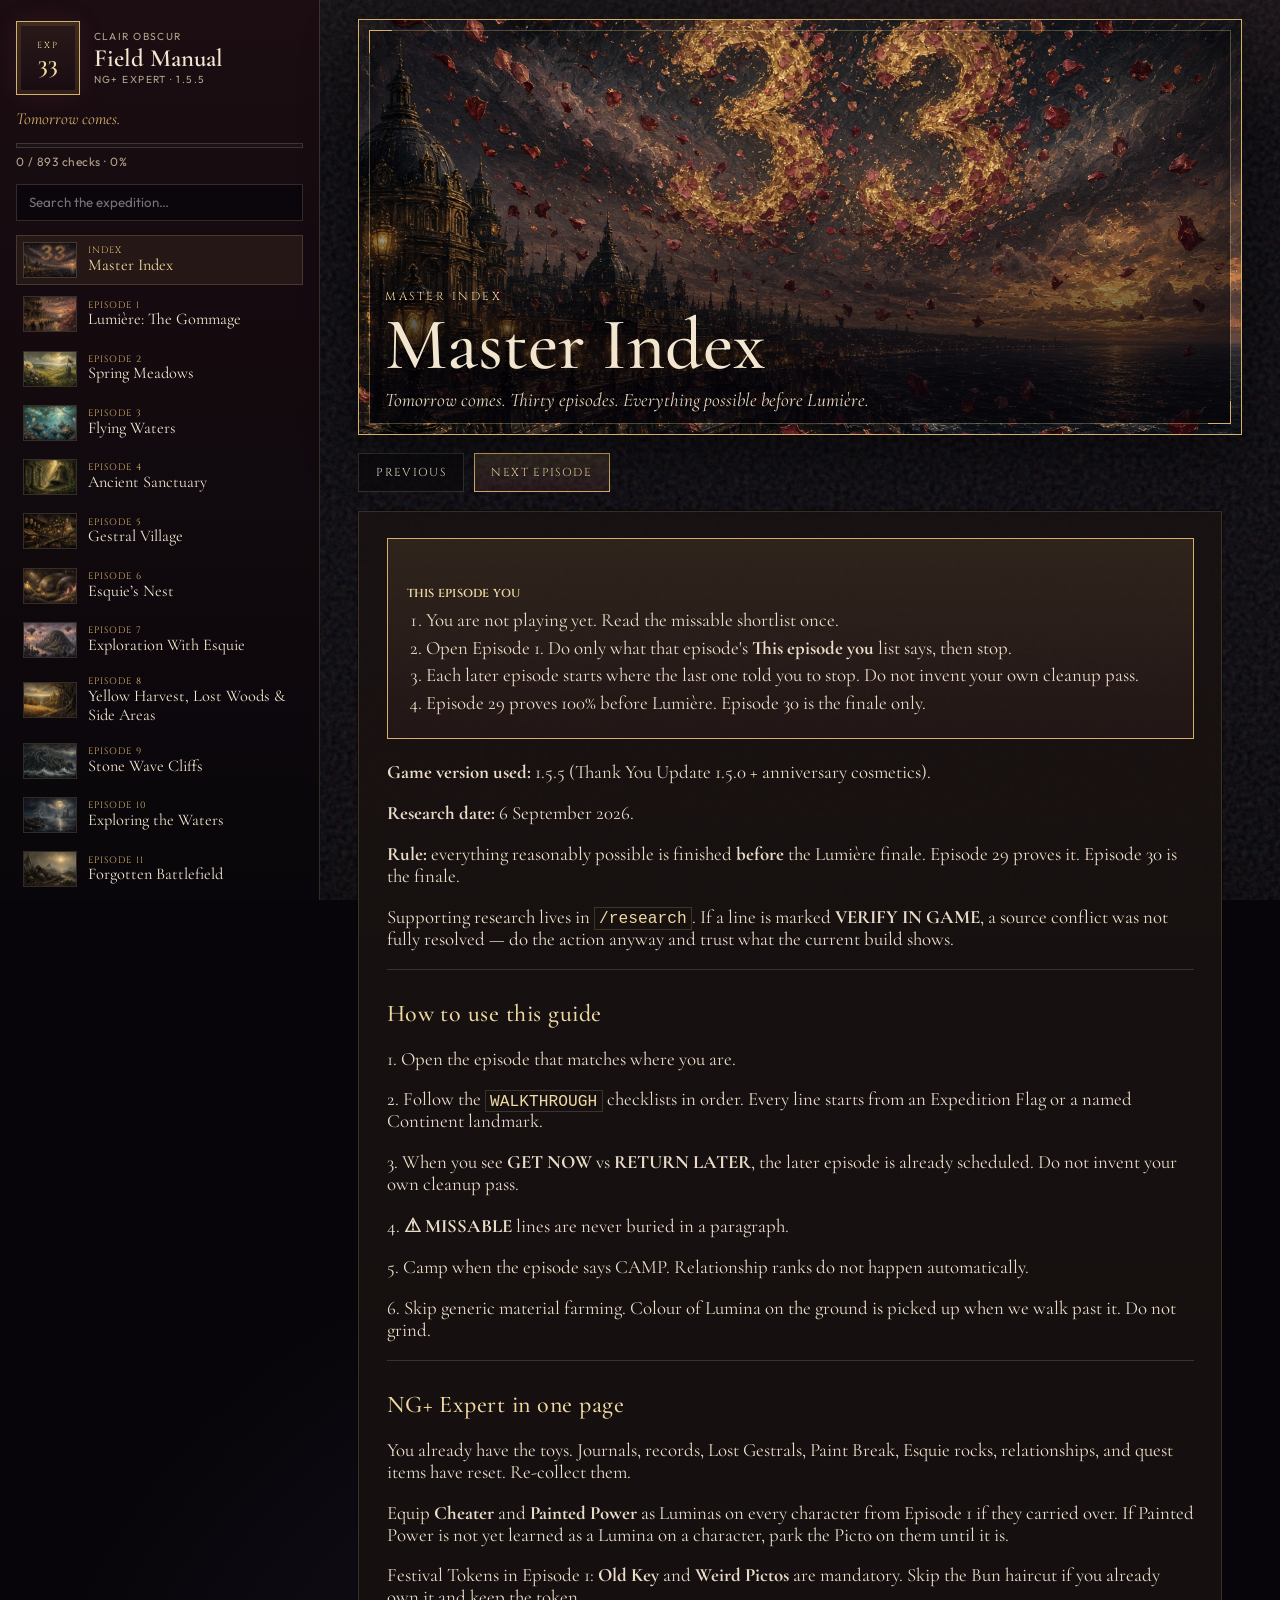
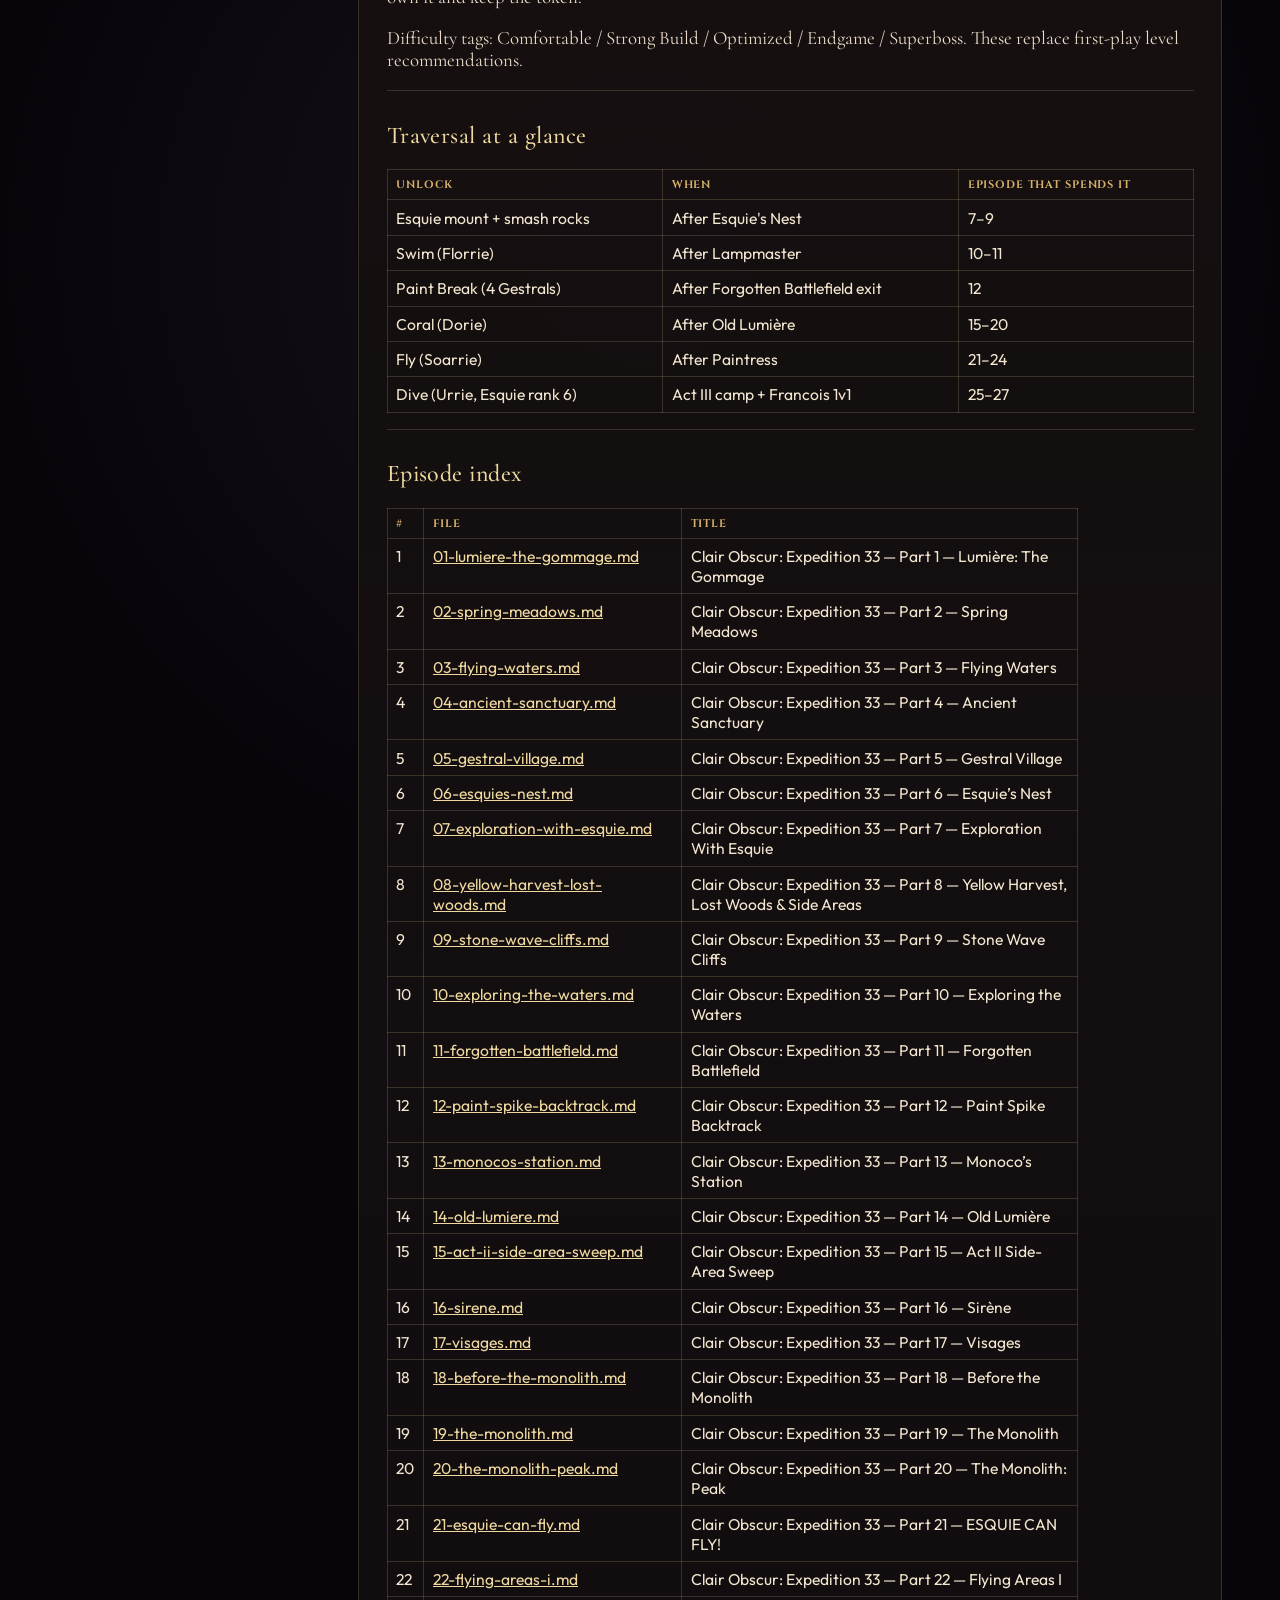
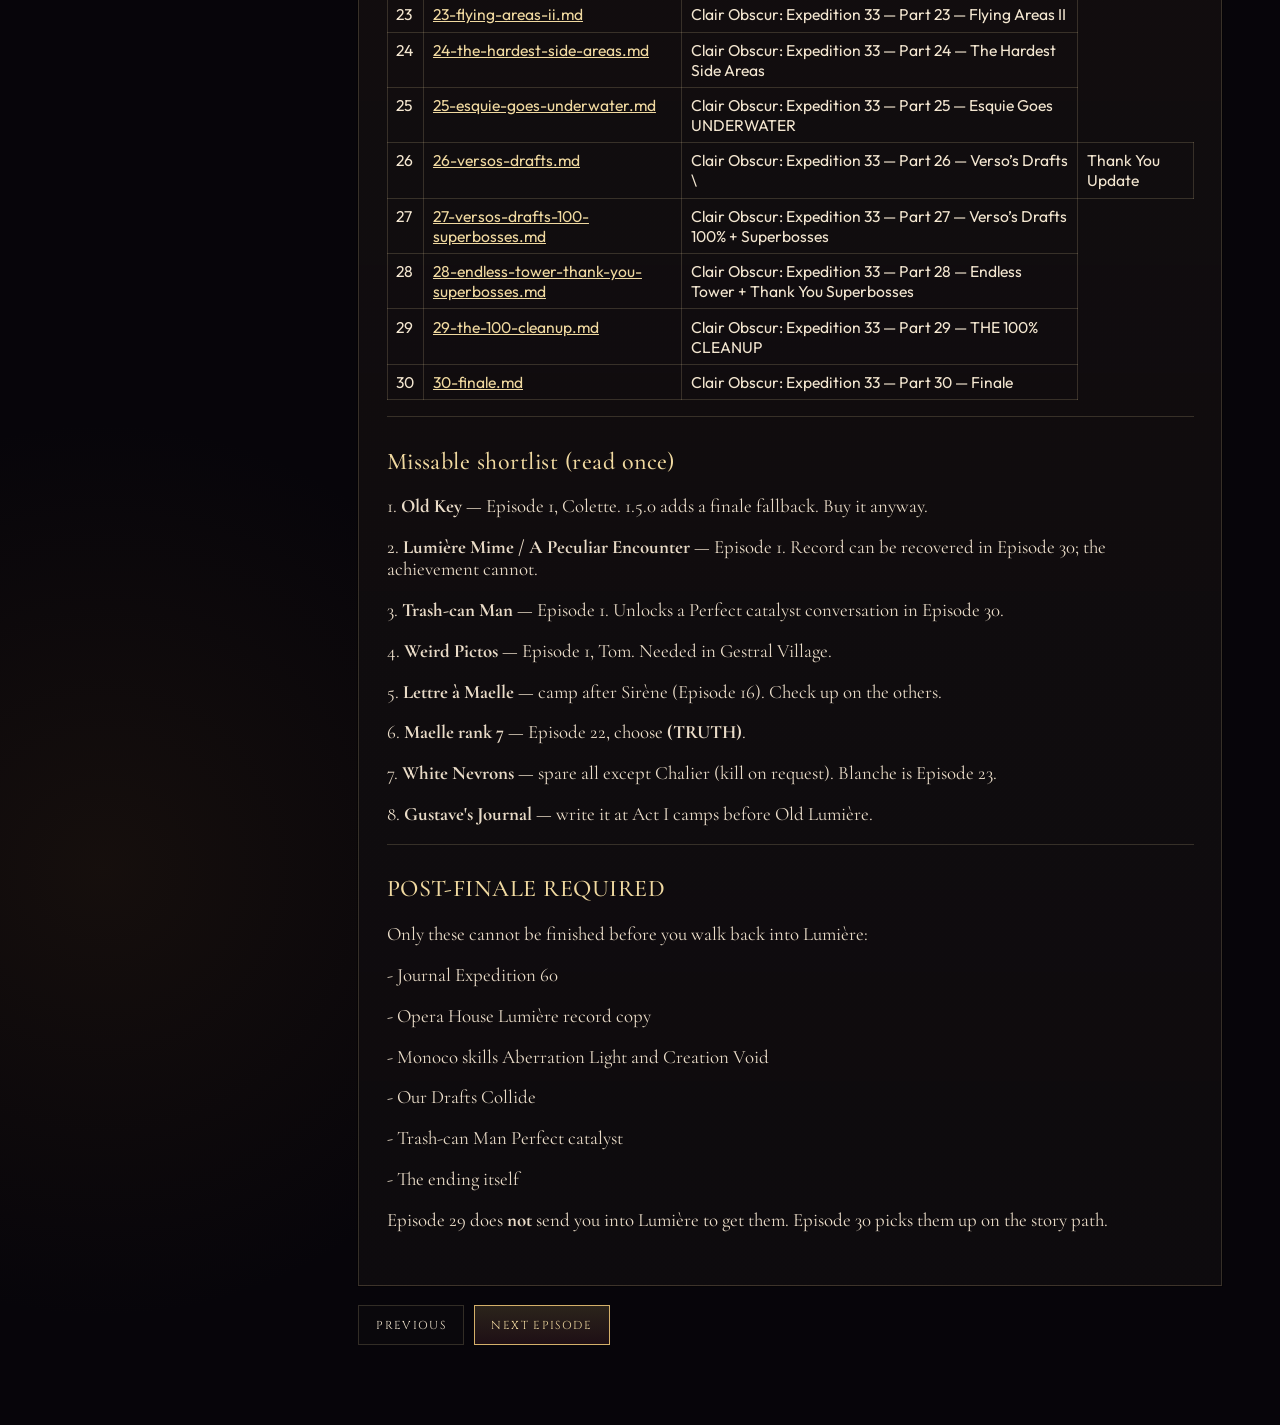
==== commit e0eff1e4: "Let Previous and Next wrap from the first episode to the last, and keep a pair at the bottom of each" ====
--- a/ui/index.html
+++ b/ui/index.html
@@ -55,6 +55,10 @@
           <button type="button" id="next" class="primary">Next episode</button>
         </div>
         <article class="paper" id="paper"></article>
+        <div class="stage-actions stage-actions-end">
+          <button type="button" id="prev-end">Previous</button>
+          <button type="button" id="next-end" class="primary">Next episode</button>
+        </div>
       </main>
     </div>
     <script src="./episodes.js"></script>
--- a/ui/app.css
+++ b/ui/app.css
@@ -326,6 +326,7 @@
 }
 
 .stage-actions { display: flex; gap: 0.6rem; margin: 0 0 1.2rem; }
+.stage-actions-end { margin: 1.2rem 0 0; }
 
 button {
   padding: 0.7rem 1.05rem;
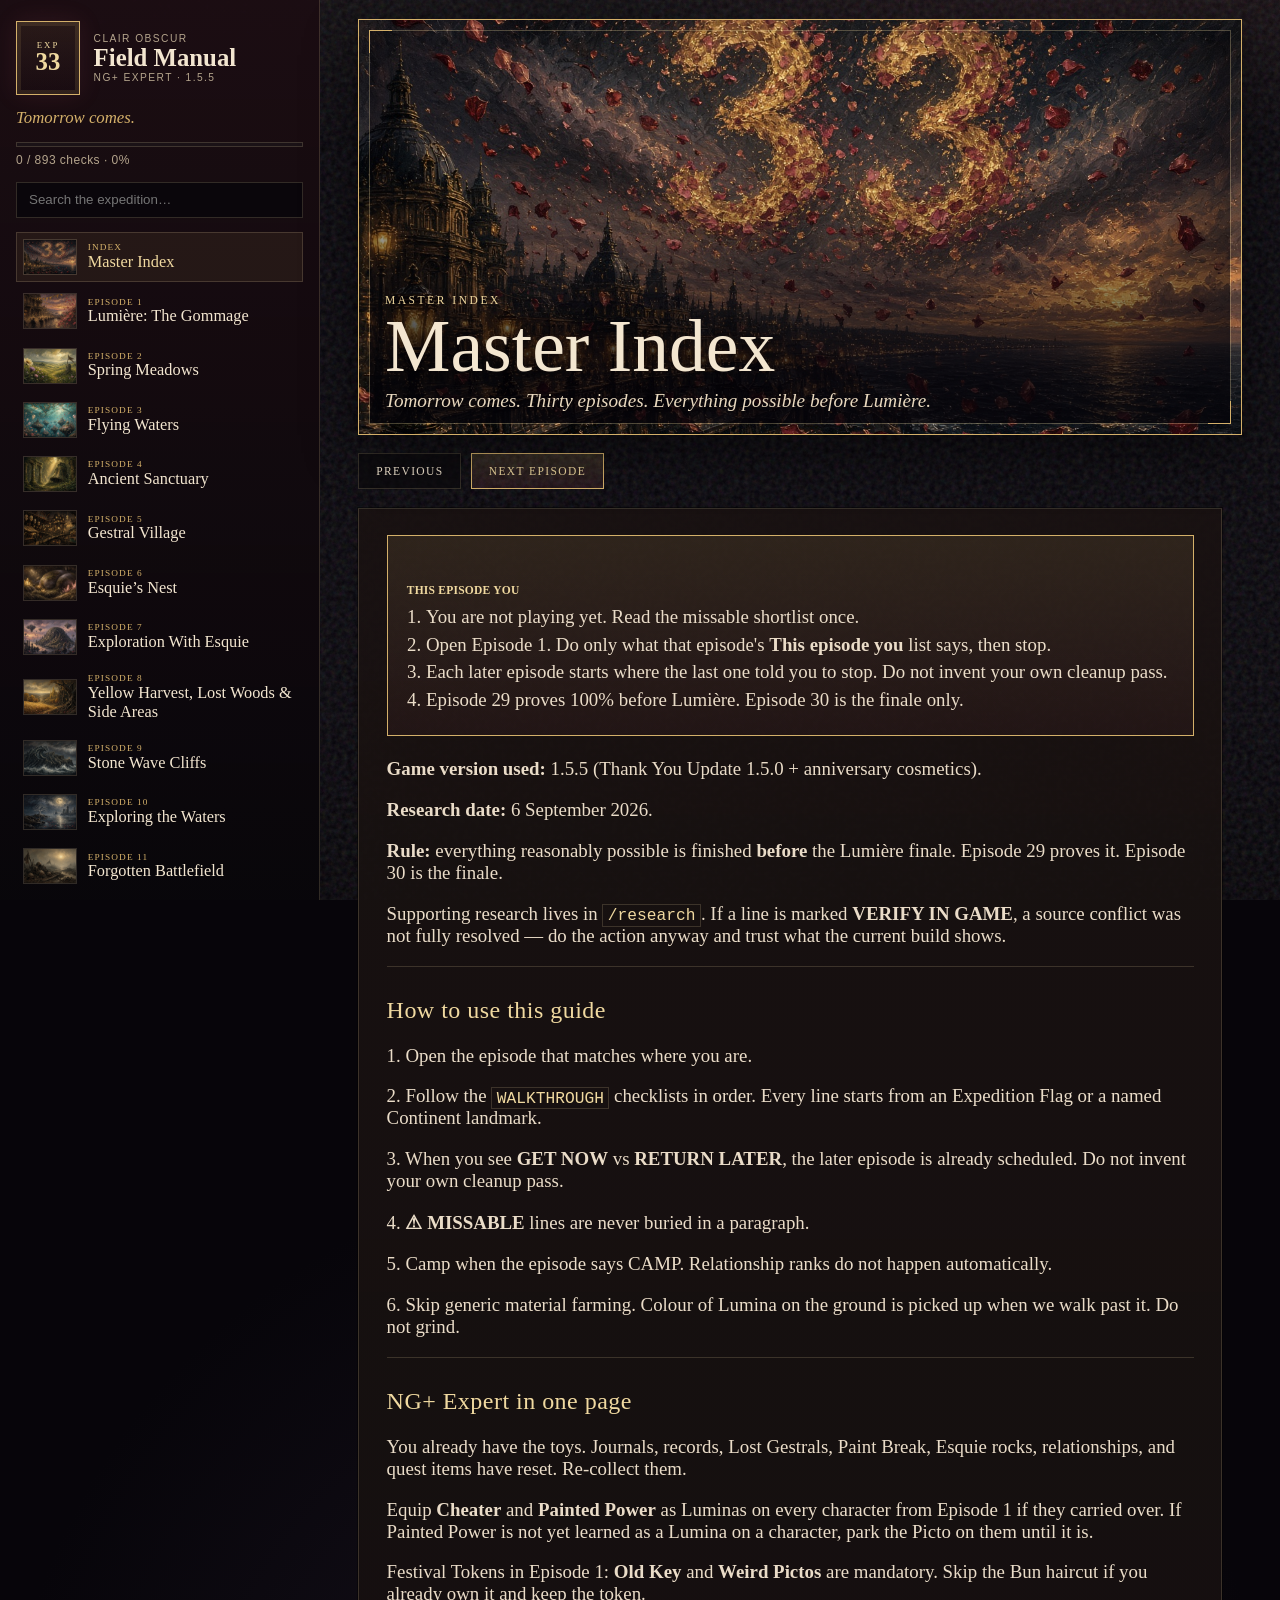
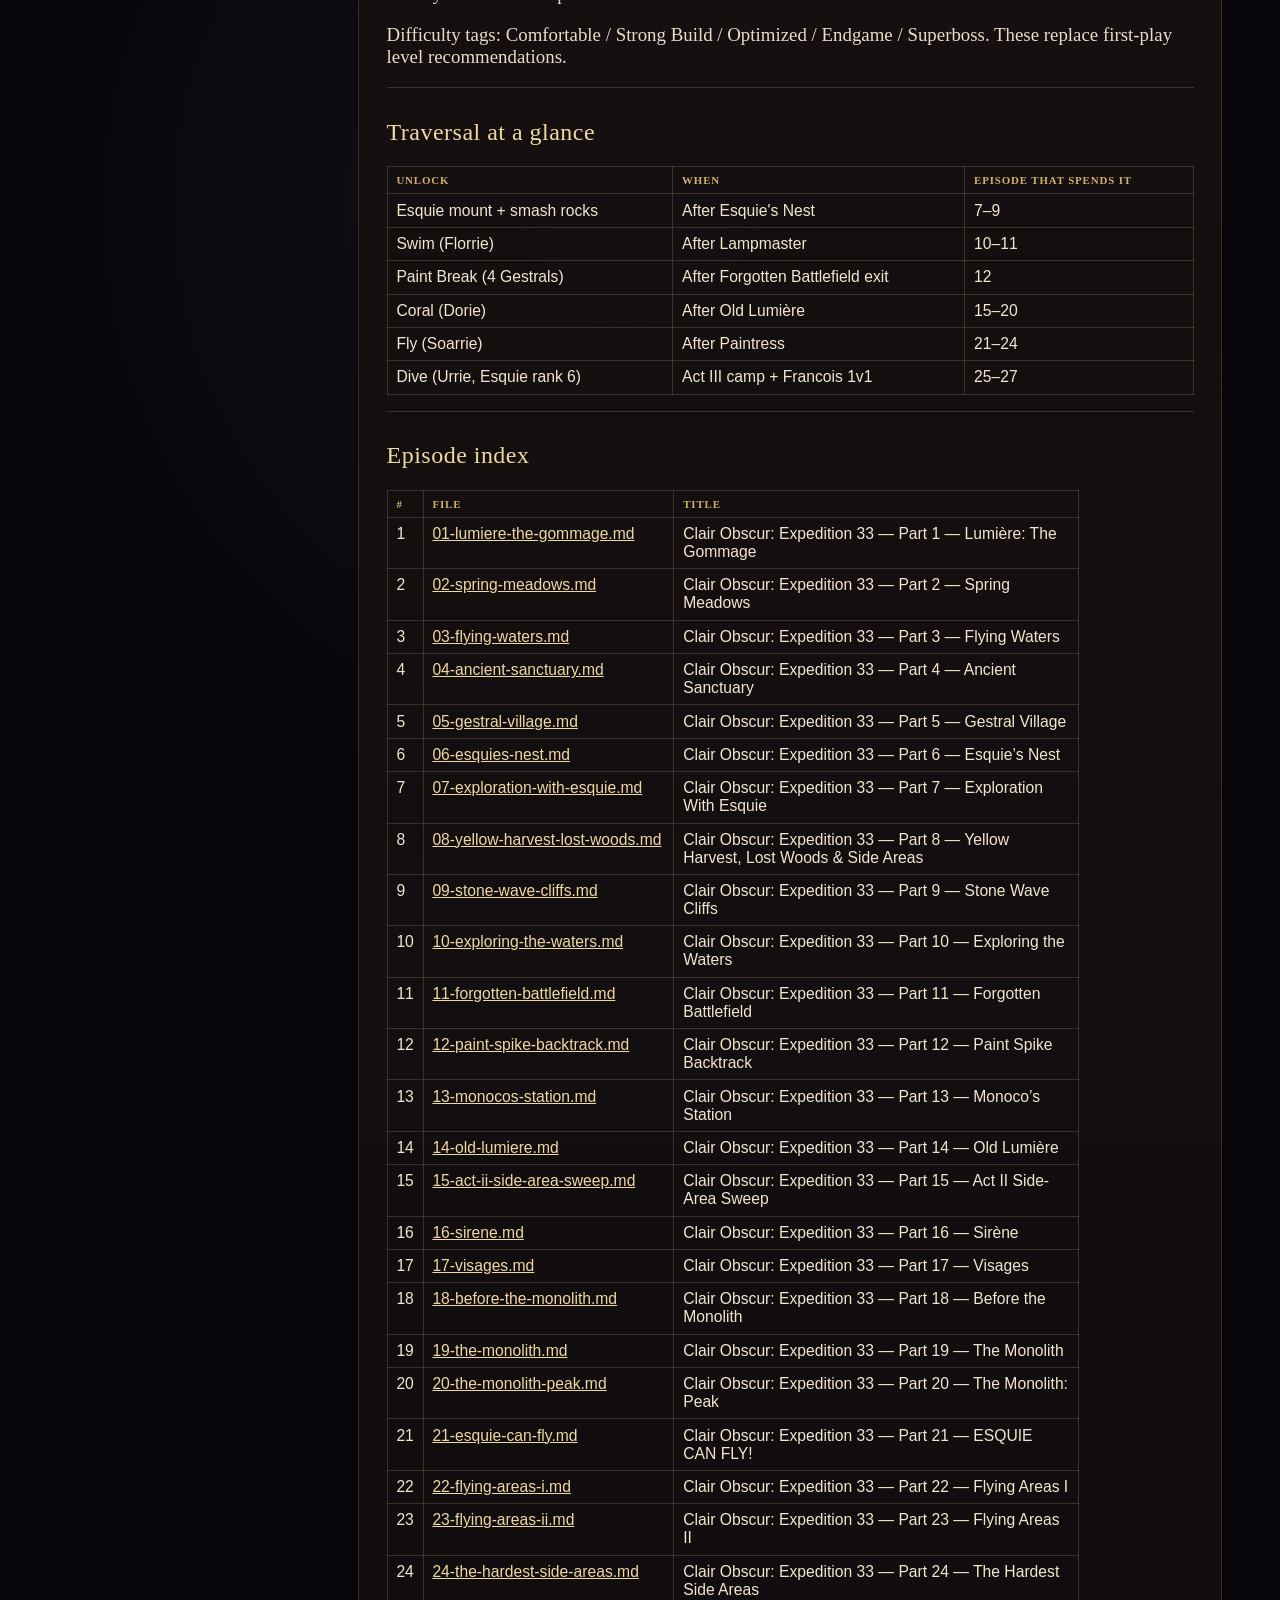
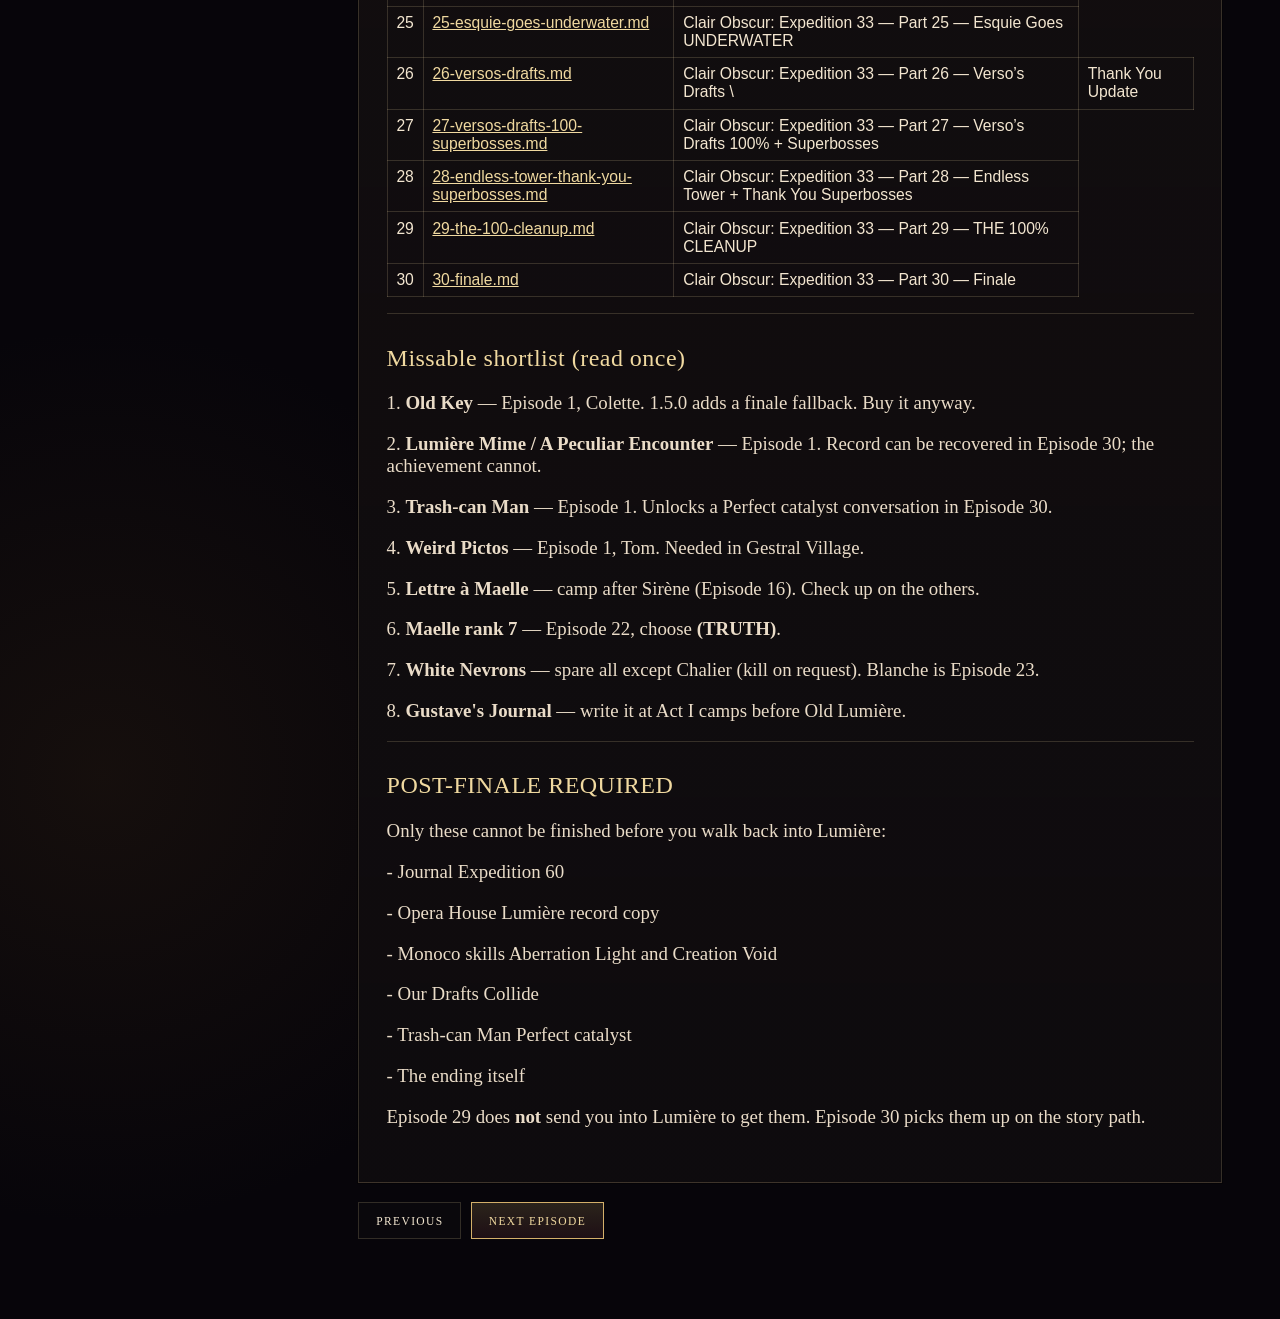
==== commit 0e69217a: "Block the injected Powered by Netlify badge on the live site. Co-authored-by: Cursor <cursoragent@cu" ====
--- a/ui/index.html
+++ b/ui/index.html
@@ -2,6 +2,10 @@
 <html lang="en">
   <head>
     <meta charset="UTF-8" />
+    <meta
+      http-equiv="Content-Security-Policy"
+      content="default-src 'self'; script-src 'self'; style-src 'self' 'unsafe-inline' https://fonts.googleapis.com; font-src 'self' https://fonts.gstatic.com; img-src 'self' data:; connect-src 'self'; frame-src 'none'; object-src 'none'; base-uri 'self'"
+    />
     <meta name="viewport" content="width=device-width, initial-scale=1" />
     <title>Expedition 33 — NG+ Expert Field Manual</title>
     <link rel="preconnect" href="https://fonts.googleapis.com" />
